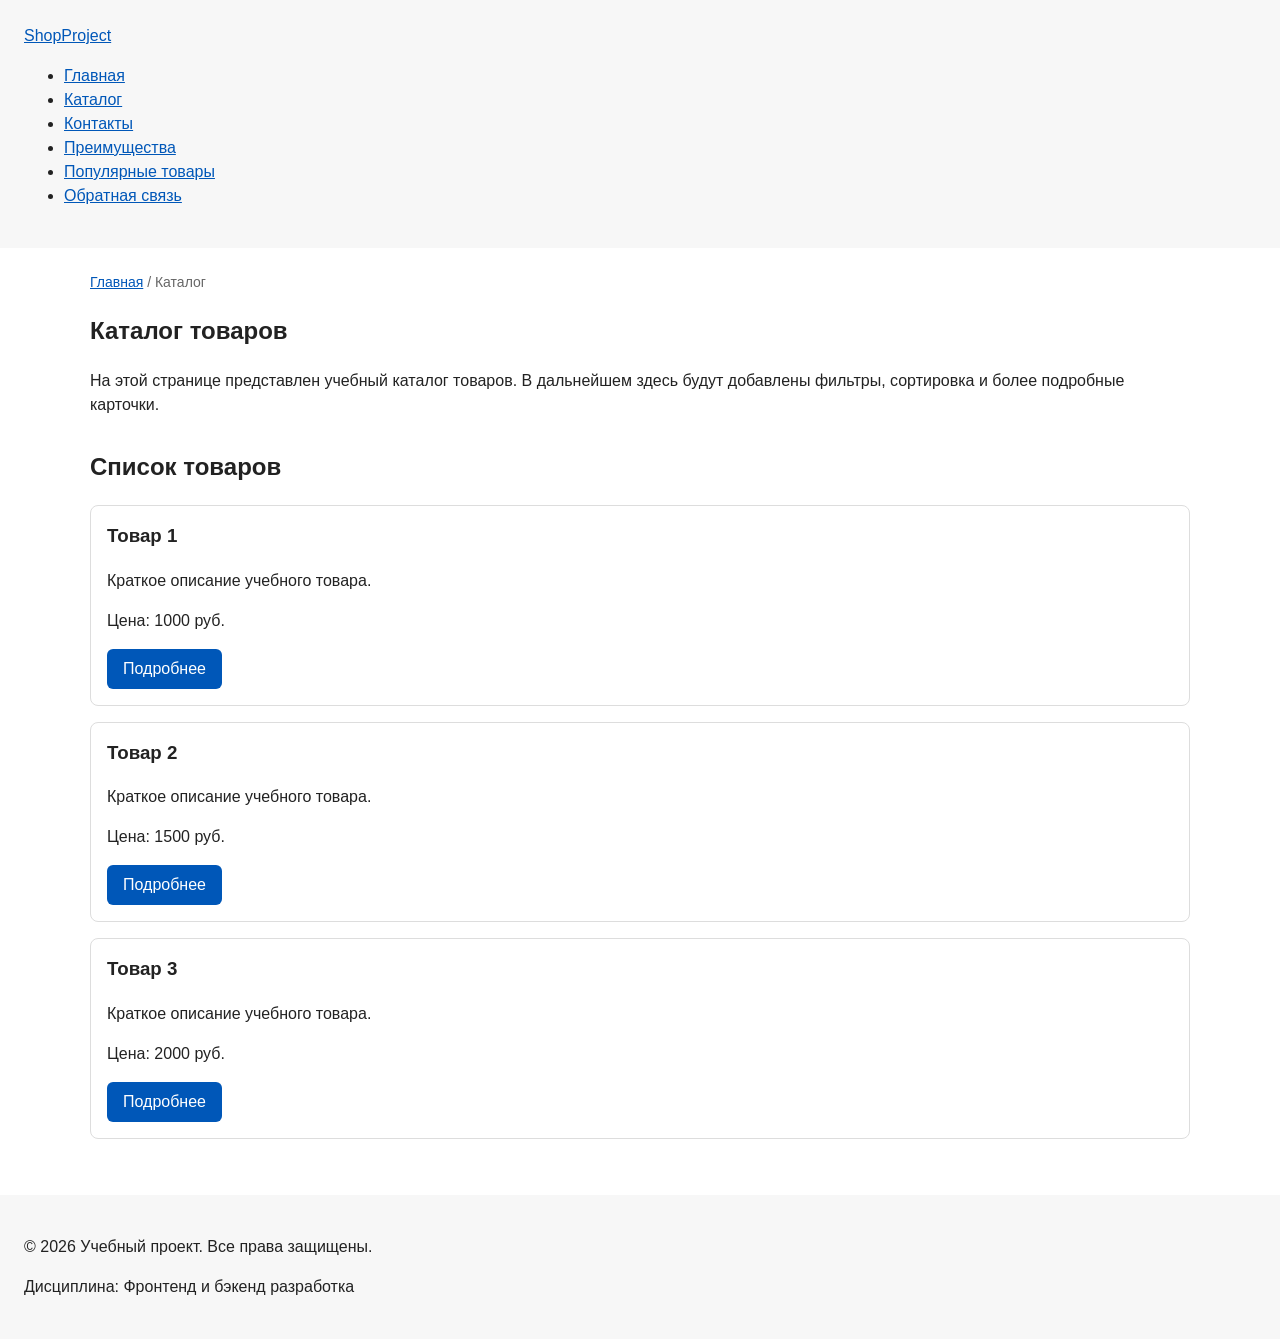
==== catalog.html @ e82e69ab "feat: add multi-page structure navigation and anchors" ====
<!DOCTYPE html>
<html lang="ru">
<head>
  <meta charset="UTF-8">
  <meta name="viewport" content="width=device-width, initial-scale=1.0">
  <meta name="description" content="Каталог товаров учебного интернет-магазина.">
  <meta property="og:type" content="website">
    <meta property="og:type" content="website">
    <meta property="og:title" content="Учебный интернет-магазин">
    <meta property="og:description" content="Учебный frontend-проект интернет-магазина.">
    <meta property="og:image" content="https://Zakhar-Bulidn.github.io/kr1-html-css-shop/images/preview.jpg">


  <title>Каталог товаров — Учебный интернет-магазин</title>
  <link rel="stylesheet" href="css/style.css">
</head>
<body>
  <header>
    <div class="site-header">
      <a class="site-logo" href="index.html">ShopProject</a>

      <nav class="site-nav" aria-label="Основная навигация">
        <ul class="site-nav__list">
          <li><a href="index.html">Главная</a></li>
          <li><a href="catalog.html">Каталог</a></li>
          <li><a href="contacts.html">Контакты</a></li>
          <li><a href="index.html#advantages">Преимущества</a></li>
          <li><a href="index.html#popular">Популярные товары</a></li>
          <li><a href="index.html#contacts">Обратная связь</a></li>
        </ul>
      </nav>
    </div>
  </header>

  <main>
    <nav class="breadcrumbs" aria-label="Хлебные крошки">
      <a href="index.html">Главная</a>
      <span>Каталог</span>
    </nav>

    <section class="section">
      <h1>Каталог товаров</h1>
      <p>
        На этой странице представлен учебный каталог товаров.
        В дальнейшем здесь будут добавлены фильтры, сортировка и более
        подробные карточки.
      </p>
    </section>

    <section class="section">
      <h2>Список товаров</h2>

      <article class="product-card">
        <h3>Товар 1</h3>
        <p>Краткое описание учебного товара.</p>
        <p>Цена: 1000 руб.</p>
        <a class="button" href="index.html#popular">Подробнее</a>
      </article>

      <article class="product-card">
        <h3>Товар 2</h3>
        <p>Краткое описание учебного товара.</p>
        <p>Цена: 1500 руб.</p>
        <a class="button" href="index.html#popular">Подробнее</a>
      </article>

      <article class="product-card">
        <h3>Товар 3</h3>
        <p>Краткое описание учебного товара.</p>
        <p>Цена: 2000 руб.</p>
        <a class="button" href="index.html#popular">Подробнее</a>
      </article>
    </section>
  </main>

  <footer>
    <p>&copy; 2026 Учебный проект. Все права защищены.</p>
    <p>Дисциплина: Фронтенд и бэкенд разработка</p>
  </footer>
</body>
</html>
---- css/style.css ----
/* ===============================
   1. Переменные проекта
   =============================== */
:root {
  /* Основные цвета проекта */
  --color-bg: #ffffff;
  --color-text: #222222;
  --color-muted: #666666;
  --color-primary: #0057b8;
  --color-primary-dark: #003f86;
  --color-border: #dddddd;
  --color-surface: #f7f7f7;
  --color-surface-accent: #eef5ff;
  --color-danger: #b00020;
  --color-success: #168a2f;
  --color-success-bg: #eefaf0;
  --color-white: #ffffff;

  /* Отступы */
  --space-xs: 4px;
  --space-sm: 8px;
  --space-md: 16px;
  --space-lg: 24px;
  --space-xl: 32px;

  /* Скругления */
  --radius-sm: 6px;
  --radius-md: 8px;
  --radius-lg: 12px;

  /* Размеры */
  --container-width: 1100px;
}


/* ===============================
   2. Базовые стили
   =============================== */

* {
  box-sizing: border-box;
}

body {
  margin: 0;
  font-family: Arial, sans-serif;
  line-height: 1.5;
  color: var(--color-text);
  background-color: var(--color-bg);
}

header,
main,
footer {
  padding: var(--space-lg);
}

header {
  background-color: var(--color-surface);
}

footer {
  background-color: var(--color-surface);
}

/* ===============================
   3. Общие элементы интерфейса
   =============================== */
a {
  color: var(--color-primary);
}

a:hover {
  color: var(--color-primary-dark);
}

a:focus-visible {
  outline: 2px solid var(--color-primary);
  outline-offset: 3px;
}

.button {
  display: inline-block;
  padding: var(--space-sm) var(--space-md);
  color: var(--color-white);
  background-color: var(--color-primary);
  text-decoration: none;
  border: none;
  border-radius: var(--radius-sm);
  cursor: pointer;
}

.button:hover {
  background-color: var(--color-primary-dark);
  color: var(--color-white);
}

.button:focus-visible {
  outline: 2px solid var(--color-primary);
  outline-offset: 3px;
}

.button:disabled {
  opacity: 0.6;
  cursor: not-allowed;
}


/* ===============================
   4. Компоненты страницы
   =============================== */

.hero {
  max-width: var(--container-width);
  margin: 0 auto var(--space-xl);
  padding: var(--space-xl) var(--space-lg);
  background-color: var(--color-surface-accent);
  border-radius: var(--radius-lg);
}

.section {
  max-width: var(--container-width);
  margin: 0 auto var(--space-xl);
}

.section h2 {
  margin-top: 0;
}

.product-card {
  margin-bottom: var(--space-md);
  padding: var(--space-md);
  border: 1px solid var(--color-border);
  border-radius: var(--radius-md);
  background-color: var(--color-bg);
}

.product-card:hover {
  border-color: var(--color-primary);
}

.product-card h3 {
  margin-top: 0;
}

.aside-info {
  max-width: var(--container-width);
  margin: 0 auto var(--space-xl);
  padding: var(--space-md);
  border-left: 4px solid var(--color-primary);
  background-color: var(--color-surface);
}

/* ===============================
   5. Форма и модальное окно
   =============================== */
.order-dialog {
  width: min(100% - 32px, 560px);
  padding: var(--space-lg);
  border: none;
  border-radius: var(--radius-lg);
}

.order-dialog::backdrop {
  background-color: rgba(0, 0, 0, 0.5);
}

.form-field {
  margin-bottom: var(--space-md);
}

.form-field label {
  display: block;
  margin-bottom: var(--space-xs);
}

.form-field input,
.form-field select,
.form-field textarea {
  width: 100%;
  padding: 10px 12px;
  border: 1px solid var(--color-border);
  border-radius: var(--radius-sm);
  font: inherit;
}

.form-field input[type="checkbox"] {
  width: auto;
}

.form-field small {
  display: block;
  margin-top: var(--space-xs);
  color: var(--color-muted);
}

.form-field input:hover,
.form-field select:hover,
.form-field textarea:hover {
  border-color: var(--color-primary);
}

.form-field input:focus-visible,
.form-field select:focus-visible,
.form-field textarea:focus-visible,
.form-actions button:focus-visible {
  outline: 2px solid var(--color-primary);
  outline-offset: 3px;
}

[aria-invalid="true"] {
  border-color: var(--color-danger);
}

.success-message {
  max-width: var(--container-width);
  margin: var(--space-lg) auto;
  padding: var(--space-md);
  border-left: 4px solid var(--color-success);
  background-color: var(--color-success-bg);
}

.breadcrumbs {
  max-width: var(--container-width);
  margin: 0 auto var(--space-md);
  font-size: 14px;
  color: var(--color-muted);
}

.breadcrumbs a {
  color: var(--color-primary);
}

.breadcrumbs span::before {
  content: " / ";
  color: var(--color-muted);
}

html {
  scroll-behavior: smooth;
}

:target {
  outline: 2px dashed var(--color-primary);
  outline-offset: 4px;
}
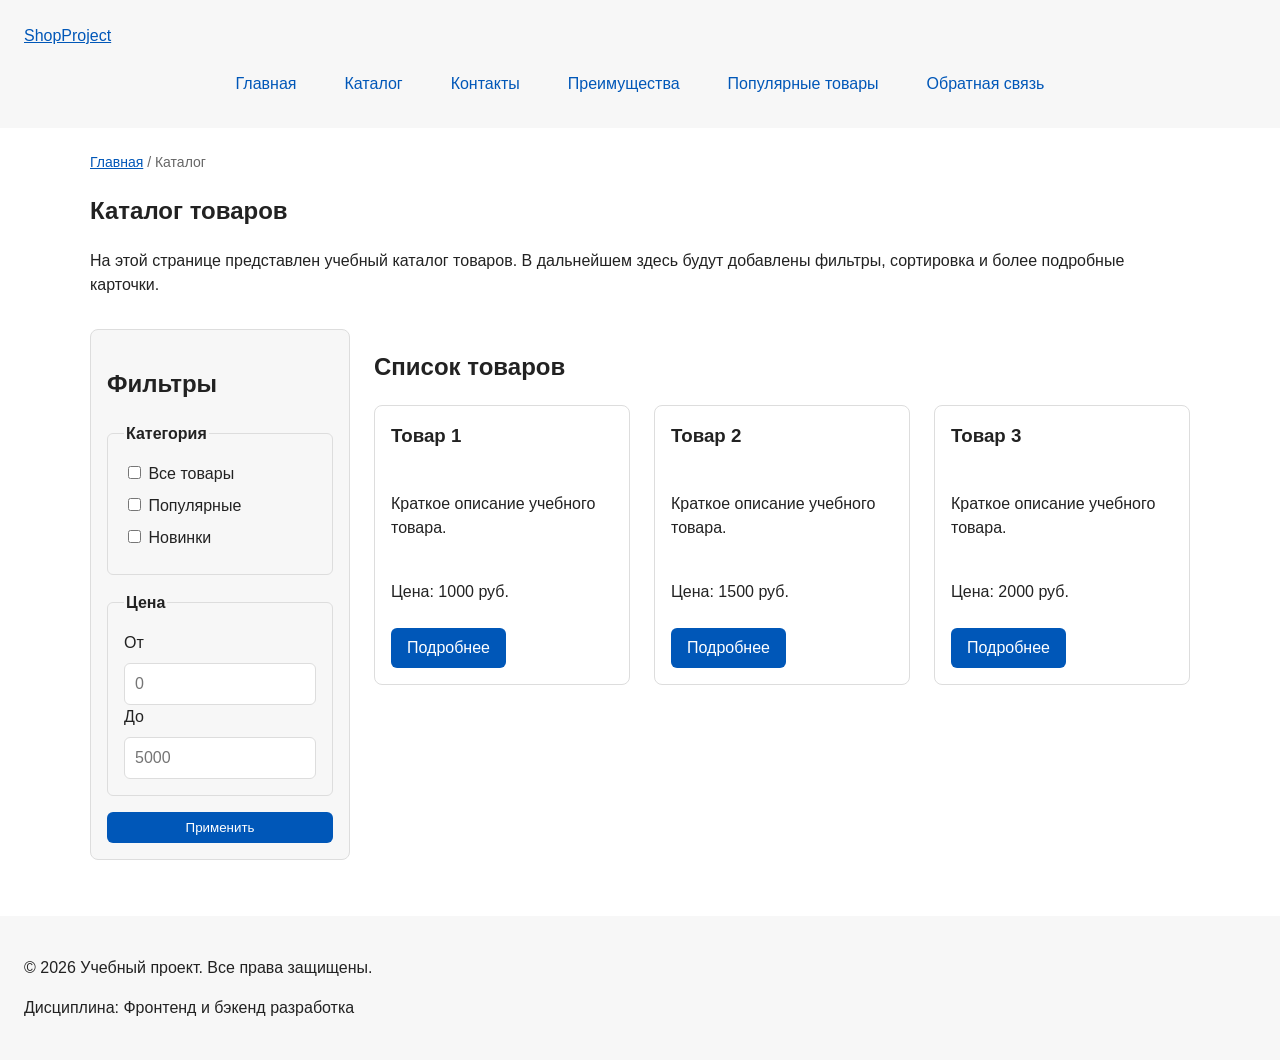
==== commit 22ae7514: "feat: add flex navigation and grid catalog layout" ====
--- a/catalog.html
+++ b/catalog.html
@@ -5,7 +5,6 @@
   <meta name="viewport" content="width=device-width, initial-scale=1.0">
   <meta name="description" content="Каталог товаров учебного интернет-магазина.">
   <meta property="og:type" content="website">
-    <meta property="og:type" content="website">
     <meta property="og:title" content="Учебный интернет-магазин">
     <meta property="og:description" content="Учебный frontend-проект интернет-магазина.">
     <meta property="og:image" content="https://Zakhar-Bulidn.github.io/kr1-html-css-shop/images/preview.jpg">
@@ -47,9 +46,49 @@
       </p>
     </section>
 
-    <section class="section">
-      <h2>Список товаров</h2>
+    <section class="catalog-layout">
+    <aside class="catalog-filters">
+    <h2>Фильтры</h2>
 
+    <form class="filters-form" action="#" method="get">
+      <fieldset>
+        <legend>Категория</legend>
+
+        <label>
+          <input type="checkbox" name="category" value="all">
+          Все товары
+        </label>
+
+        <label>
+          <input type="checkbox" name="category" value="popular">
+          Популярные
+        </label>
+
+        <label>
+          <input type="checkbox" name="category" value="new">
+          Новинки
+        </label>
+      </fieldset>
+
+      <fieldset>
+        <legend>Цена</legend>
+
+        <label for="price-from">От</label>
+        <input id="price-from" name="price-from" type="number" min="0" placeholder="0">
+
+        <label for="price-to">До</label>
+        <input id="price-to" name="price-to" type="number" min="0" placeholder="5000">
+      </fieldset>
+
+      <button class="button" type="submit">Применить</button>
+    </form>
+  </aside>
+
+  <section class="catalog-products">
+    <h2>Список товаров</h2>
+
+    <div class="products-grid">
+      <!-- Карточки товаров -->
       <article class="product-card">
         <h3>Товар 1</h3>
         <p>Краткое описание учебного товара.</p>
@@ -70,7 +109,12 @@
         <p>Цена: 2000 руб.</p>
         <a class="button" href="index.html#popular">Подробнее</a>
       </article>
-    </section>
+    </div>
+  </section>
+
+</section>
+
+
   </main>
 
   <footer>
--- a/css/style.css
+++ b/css/style.css
@@ -128,12 +128,21 @@
 }
 
 .product-card {
-  margin-bottom: var(--space-md);
+  display: flex;
+  flex-direction: column;
+  gap: var(--space-sm);
+  margin-bottom: 0;
   padding: var(--space-md);
   border: 1px solid var(--color-border);
   border-radius: var(--radius-md);
   background-color: var(--color-bg);
 }
+
+.product-card .button {
+  margin-top: auto;
+  align-self: flex-start;
+}
+
 
 .product-card:hover {
   border-color: var(--color-primary);
@@ -244,3 +253,84 @@
   outline: 2px dashed var(--color-primary);
   outline-offset: 4px;
 }
+
+
+.site-nav__list {
+  display: flex;
+  flex-wrap: wrap;
+  justify-content: center;
+  align-items: center;
+  gap: var(--space-md);
+  padding: 0;
+  margin: var(--space-md) 0 0;
+  list-style: none;
+}
+
+.site-nav__list a {
+  display: inline-block;
+  padding: var(--space-sm) var(--space-md);
+  color: var(--color-primary);
+  text-decoration: none;
+  border-radius: var(--radius-sm);
+}
+
+.site-nav__list a:hover {
+  color: var(--color-white);
+  background-color: var(--color-primary);
+}
+
+.products-grid {
+  display: grid;
+  grid-template-columns: repeat(3, 1fr);
+  gap: var(--space-lg);
+}
+
+.catalog-layout {
+  max-width: var(--container-width);
+  margin: 0 auto var(--space-xl);
+  display: grid;
+  grid-template-columns: 260px 1fr;
+  grid-template-areas: "filters products";
+  gap: var(--space-lg);
+}
+
+.catalog-filters {
+  grid-area: filters;
+  padding: var(--space-md);
+  border: 1px solid var(--color-border);
+  border-radius: var(--radius-md);
+  background-color: var(--color-surface);
+}
+
+.catalog-products {
+  grid-area: products;
+}
+
+.filters-form {
+  display: grid;
+  gap: var(--space-md);
+}
+
+.filters-form fieldset {
+  margin: 0;
+  padding: var(--space-md);
+  border: 1px solid var(--color-border);
+  border-radius: var(--radius-sm);
+}
+
+.filters-form legend {
+  font-weight: 700;
+}
+
+.filters-form label {
+  display: block;
+  margin-bottom: var(--space-sm);
+}
+
+.filters-form input[type="number"] {
+  width: 100%;
+  padding: 8px 10px;
+  border: 1px solid var(--color-border);
+  border-radius: var(--radius-sm);
+  font: inherit;
+}
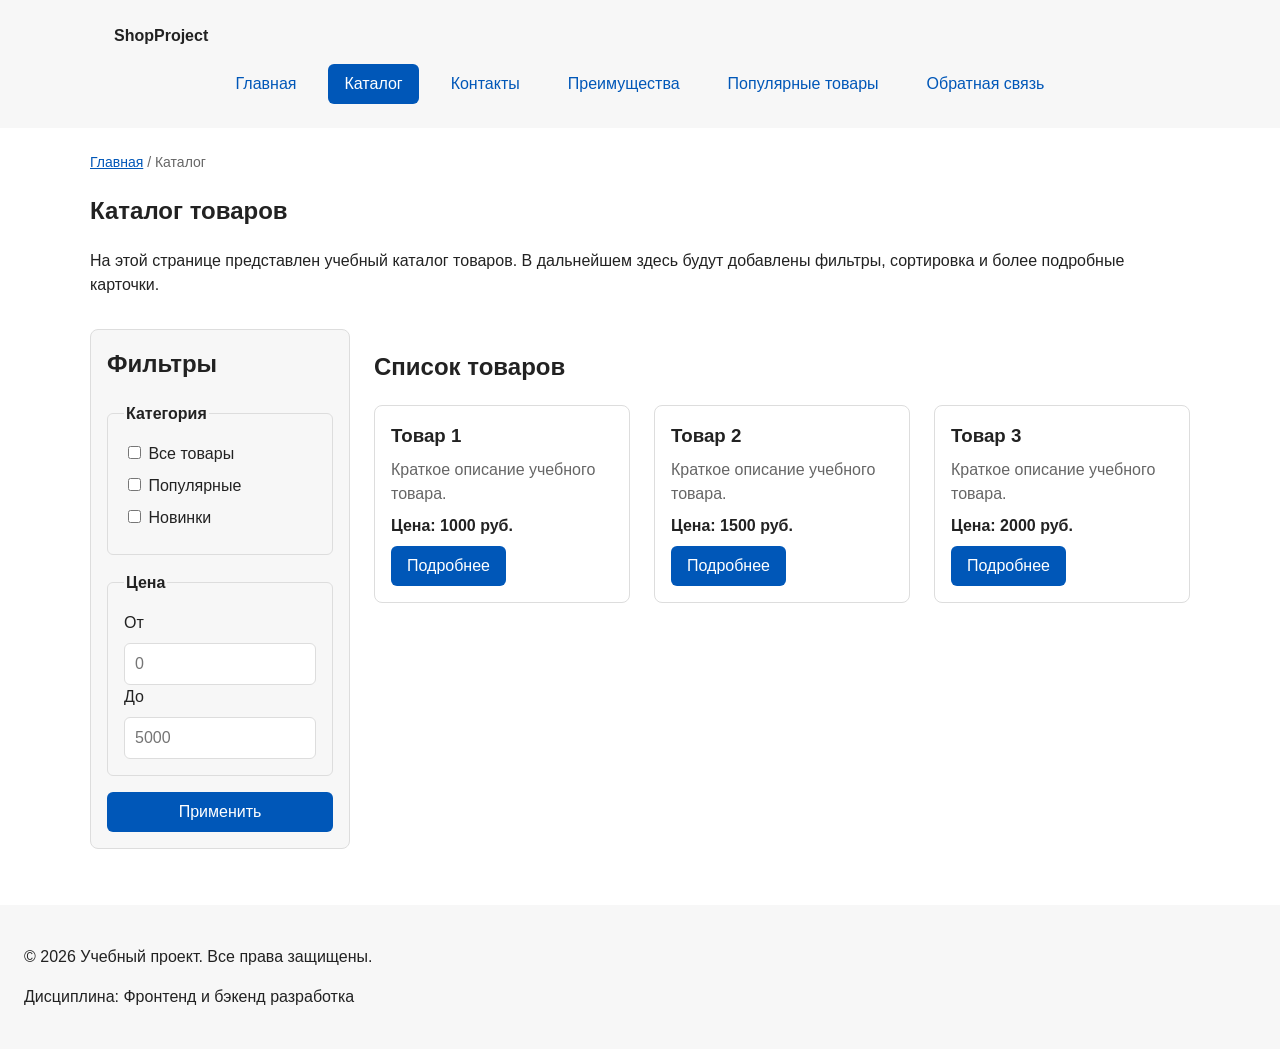
==== commit aeebb408: "refactor: apply BEM naming to CSS classes" ====
--- a/catalog.html
+++ b/catalog.html
@@ -14,18 +14,30 @@
   <link rel="stylesheet" href="css/style.css">
 </head>
 <body>
-  <header>
-    <div class="site-header">
-      <a class="site-logo" href="index.html">ShopProject</a>
+  <header class="site-header">
+    <div class="site-header__inner">
+      <a class="site-header__logo" href="index.html">ShopProject</a>
 
       <nav class="site-nav" aria-label="Основная навигация">
         <ul class="site-nav__list">
-          <li><a href="index.html">Главная</a></li>
-          <li><a href="catalog.html">Каталог</a></li>
-          <li><a href="contacts.html">Контакты</a></li>
-          <li><a href="index.html#advantages">Преимущества</a></li>
-          <li><a href="index.html#popular">Популярные товары</a></li>
-          <li><a href="index.html#contacts">Обратная связь</a></li>
+          <li class="site-nav__item">
+            <a class="site-nav__link" href="index.html">Главная</a>
+          </li>
+          <li class="site-nav__item">
+            <a class="site-nav__link site-nav__link--active" href="catalog.html">Каталог</a>
+          </li>
+          <li class="site-nav__item">
+            <a class="site-nav__link" href="contacts.html">Контакты</a>
+          </li>
+          <li class="site-nav__item">
+            <a class="site-nav__link" href="index.html#advantages">Преимущества</a>
+          </li>
+          <li class="site-nav__item">
+            <a class="site-nav__link" href="index.html#popular">Популярные товары</a>
+          </li>
+          <li class="site-nav__item">
+            <a class="site-nav__link" href="index.html#contacts">Обратная связь</a>
+          </li>
         </ul>
       </nav>
     </div>
@@ -33,8 +45,8 @@
 
   <main>
     <nav class="breadcrumbs" aria-label="Хлебные крошки">
-      <a href="index.html">Главная</a>
-      <span>Каталог</span>
+      <a class="breadcrumbs__link" href="index.html">Главная</a>
+      <span class="breadcrumbs__current">Каталог</span>
     </nav>
 
     <section class="section">
@@ -47,77 +59,120 @@
     </section>
 
     <section class="catalog-layout">
-    <aside class="catalog-filters">
-    <h2>Фильтры</h2>
+      <aside class="catalog-filters">
+        <h2 class="catalog-filters__title">Фильтры</h2>
 
-    <form class="filters-form" action="#" method="get">
-      <fieldset>
-        <legend>Категория</legend>
+        <form class="catalog-filters__form" action="#" method="get">
+          <fieldset class="catalog-filters__group">
+            <legend class="catalog-filters__legend">Категория</legend>
 
-        <label>
-          <input type="checkbox" name="category" value="all">
-          Все товары
-        </label>
+            <label class="catalog-filters__label">
+              <input
+                class="catalog-filters__checkbox"
+                type="checkbox"
+                name="category"
+                value="all"
+              >
+              Все товары
+            </label>
 
-        <label>
-          <input type="checkbox" name="category" value="popular">
-          Популярные
-        </label>
+            <label class="catalog-filters__label">
+              <input
+                class="catalog-filters__checkbox"
+                type="checkbox"
+                name="category"
+                value="popular"
+              >
+              Популярные
+            </label>
 
-        <label>
-          <input type="checkbox" name="category" value="new">
-          Новинки
-        </label>
-      </fieldset>
+            <label class="catalog-filters__label">
+              <input
+                class="catalog-filters__checkbox"
+                type="checkbox"
+                name="category"
+                value="new"
+              >
+              Новинки
+            </label>
+          </fieldset>
 
-      <fieldset>
-        <legend>Цена</legend>
+          <fieldset class="catalog-filters__group">
+            <legend class="catalog-filters__legend">Цена</legend>
 
-        <label for="price-from">От</label>
-        <input id="price-from" name="price-from" type="number" min="0" placeholder="0">
+            <label class="catalog-filters__label" for="price-from">От</label>
+            <input
+              class="catalog-filters__input"
+              id="price-from"
+              name="price-from"
+              type="number"
+              min="0"
+              placeholder="0"
+            >
 
-        <label for="price-to">До</label>
-        <input id="price-to" name="price-to" type="number" min="0" placeholder="5000">
-      </fieldset>
+            <label class="catalog-filters__label" for="price-to">До</label>
+            <input
+              class="catalog-filters__input"
+              id="price-to"
+              name="price-to"
+              type="number"
+              min="0"
+              placeholder="5000"
+            >
+          </fieldset>
 
-      <button class="button" type="submit">Применить</button>
-    </form>
-  </aside>
+          <button class="button button--primary" type="submit">Применить</button>
+        </form>
+      </aside>
 
-  <section class="catalog-products">
-    <h2>Список товаров</h2>
+      <section class="catalog-layout__products">
+        <h2>Список товаров</h2>
 
-    <div class="products-grid">
-      <!-- Карточки товаров -->
-      <article class="product-card">
-        <h3>Товар 1</h3>
-        <p>Краткое описание учебного товара.</p>
-        <p>Цена: 1000 руб.</p>
-        <a class="button" href="index.html#popular">Подробнее</a>
-      </article>
+        <div class="products-grid">
+          <!-- Карточки товаров -->
+          <article class="product-card">
+            <h3 class="product-card__title">Товар 1</h3>
+            <p class="product-card__description">Краткое описание учебного товара.</p>
+            <p class="product-card__price">Цена: 1000 руб.</p>
+            <a
+              class="button button--primary product-card__button"
+              href="index.html#popular"
+            >
+              Подробнее
+            </a>
+          </article>
 
-      <article class="product-card">
-        <h3>Товар 2</h3>
-        <p>Краткое описание учебного товара.</p>
-        <p>Цена: 1500 руб.</p>
-        <a class="button" href="index.html#popular">Подробнее</a>
-      </article>
+          <article class="product-card">
+            <h3 class="product-card__title">Товар 2</h3>
+            <p class="product-card__description">Краткое описание учебного товара.</p>
+            <p class="product-card__price">Цена: 1500 руб.</p>
+            <a
+              class="button button--primary product-card__button"
+              href="index.html#popular"
+            >
+              Подробнее
+            </a>
+          </article>
 
-      <article class="product-card">
-        <h3>Товар 3</h3>
-        <p>Краткое описание учебного товара.</p>
-        <p>Цена: 2000 руб.</p>
-        <a class="button" href="index.html#popular">Подробнее</a>
-      </article>
-    </div>
-  </section>
-
-</section>
+          <article class="product-card">
+            <h3 class="product-card__title">Товар 3</h3>
+            <p class="product-card__description">Краткое описание учебного товара.</p>
+            <p class="product-card__price">Цена: 2000 руб.</p>
+            <a
+              class="button button--primary product-card__button"
+              href="index.html#popular"
+            >
+              Подробнее
+            </a>
+          </article>
+        </div>
+      </section>
+    </section>
 
 
   </main>
 
-  <footer>
+  <footer class="site-footer">
     <p>&copy; 2026 Учебный проект. Все права защищены.</p>
     <p>Дисциплина: Фронтенд и бэкенд разработка</p>
   </footer>
--- a/css/style.css
+++ b/css/style.css
@@ -49,23 +49,36 @@
   background-color: var(--color-bg);
 }
 
-header,
-main,
-footer {
+main {
   padding: var(--space-lg);
 }
 
-header {
+.site-header {
   background-color: var(--color-surface);
 }
 
-footer {
+.site-header__inner {
+  max-width: var(--container-width);
+  margin: 0 auto;
+  padding: var(--space-lg);
+}
+
+.site-header__logo {
+  font-weight: 700;
+  color: var(--color-text);
+  text-decoration: none;
+}
+
+.site-footer {
+  padding: var(--space-lg);
   background-color: var(--color-surface);
 }
 
+
 /* ===============================
    3. Общие элементы интерфейса
    =============================== */
+
 a {
   color: var(--color-primary);
 }
@@ -82,17 +95,32 @@
 .button {
   display: inline-block;
   padding: var(--space-sm) var(--space-md);
-  color: var(--color-white);
-  background-color: var(--color-primary);
+  font: inherit;
   text-decoration: none;
   border: none;
   border-radius: var(--radius-sm);
   cursor: pointer;
 }
 
-.button:hover {
+.button--primary {
+  color: var(--color-white);
+  background-color: var(--color-primary);
+}
+
+.button--primary:hover {
+  color: var(--color-white);
   background-color: var(--color-primary-dark);
+}
+
+.button--secondary {
+  color: var(--color-primary);
+  background-color: transparent;
+  border: 1px solid var(--color-primary);
+}
+
+.button--secondary:hover {
   color: var(--color-white);
+  background-color: var(--color-primary);
 }
 
 .button:focus-visible {
@@ -100,7 +128,8 @@
   outline-offset: 3px;
 }
 
-.button:disabled {
+.button:disabled,
+.button--disabled {
   opacity: 0.6;
   cursor: not-allowed;
 }
@@ -138,18 +167,32 @@
   background-color: var(--color-bg);
 }
 
-.product-card .button {
+.product-card:hover {
+  border-color: var(--color-primary);
+}
+
+.product-card--featured {
+  border-color: var(--color-primary);
+}
+
+.product-card__title {
+  margin: 0;
+  color: var(--color-text);
+}
+
+.product-card__description {
+  margin: 0;
+  color: var(--color-muted);
+}
+
+.product-card__price {
+  margin: 0;
+  font-weight: 700;
+}
+
+.product-card__button {
   margin-top: auto;
   align-self: flex-start;
-}
-
-
-.product-card:hover {
-  border-color: var(--color-primary);
-}
-
-.product-card h3 {
-  margin-top: 0;
 }
 
 .aside-info {
@@ -160,9 +203,11 @@
   background-color: var(--color-surface);
 }
 
+
 /* ===============================
    5. Форма и модальное окно
    =============================== */
+
 .order-dialog {
   width: min(100% - 32px, 560px);
   padding: var(--space-lg);
@@ -174,18 +219,22 @@
   background-color: rgba(0, 0, 0, 0.5);
 }
 
-.form-field {
+.order-dialog__title {
+  margin-top: 0;
+}
+
+.order-form__field {
   margin-bottom: var(--space-md);
 }
 
-.form-field label {
+.order-form__label {
   display: block;
   margin-bottom: var(--space-xs);
 }
 
-.form-field input,
-.form-field select,
-.form-field textarea {
+.order-form__input,
+.order-form__select,
+.order-form__textarea {
   width: 100%;
   padding: 10px 12px;
   border: 1px solid var(--color-border);
@@ -193,28 +242,33 @@
   font: inherit;
 }
 
-.form-field input[type="checkbox"] {
+.order-form__checkbox {
   width: auto;
 }
 
-.form-field small {
+.order-form__hint {
   display: block;
   margin-top: var(--space-xs);
   color: var(--color-muted);
 }
 
-.form-field input:hover,
-.form-field select:hover,
-.form-field textarea:hover {
+.order-form__input:hover,
+.order-form__select:hover,
+.order-form__textarea:hover {
   border-color: var(--color-primary);
 }
 
-.form-field input:focus-visible,
-.form-field select:focus-visible,
-.form-field textarea:focus-visible,
-.form-actions button:focus-visible {
+.order-form__input:focus-visible,
+.order-form__select:focus-visible,
+.order-form__textarea:focus-visible {
   outline: 2px solid var(--color-primary);
   outline-offset: 3px;
+}
+
+.order-form__actions {
+  display: flex;
+  gap: var(--space-md);
+  margin-top: var(--space-lg);
 }
 
 [aria-invalid="true"] {
@@ -229,6 +283,11 @@
   background-color: var(--color-success-bg);
 }
 
+
+/* ===============================
+   6. Хлебные крошки и навигация
+   =============================== */
+
 .breadcrumbs {
   max-width: var(--container-width);
   margin: 0 auto var(--space-md);
@@ -236,24 +295,14 @@
   color: var(--color-muted);
 }
 
-.breadcrumbs a {
+.breadcrumbs__link {
   color: var(--color-primary);
 }
 
-.breadcrumbs span::before {
+.breadcrumbs__current::before {
   content: " / ";
   color: var(--color-muted);
 }
-
-html {
-  scroll-behavior: smooth;
-}
-
-:target {
-  outline: 2px dashed var(--color-primary);
-  outline-offset: 4px;
-}
-
 
 .site-nav__list {
   display: flex;
@@ -266,7 +315,7 @@
   list-style: none;
 }
 
-.site-nav__list a {
+.site-nav__link {
   display: inline-block;
   padding: var(--space-sm) var(--space-md);
   color: var(--color-primary);
@@ -274,10 +323,25 @@
   border-radius: var(--radius-sm);
 }
 
-.site-nav__list a:hover {
+.site-nav__link:hover {
   color: var(--color-white);
   background-color: var(--color-primary);
 }
+
+.site-nav__link:focus-visible {
+  outline: 2px solid var(--color-primary);
+  outline-offset: 3px;
+}
+
+.site-nav__link--active {
+  color: var(--color-white);
+  background-color: var(--color-primary);
+}
+
+
+/* ===============================
+   7. Сетки и каталог
+   =============================== */
 
 .products-grid {
   display: grid;
@@ -302,35 +366,53 @@
   background-color: var(--color-surface);
 }
 
-.catalog-products {
-  grid-area: products;
-}
-
-.filters-form {
+.catalog-filters__title {
+  margin-top: 0;
+}
+
+.catalog-filters__form {
   display: grid;
   gap: var(--space-md);
 }
 
-.filters-form fieldset {
+.catalog-filters__group {
   margin: 0;
   padding: var(--space-md);
   border: 1px solid var(--color-border);
   border-radius: var(--radius-sm);
 }
 
-.filters-form legend {
+.catalog-filters__legend {
   font-weight: 700;
 }
 
-.filters-form label {
+.catalog-filters__label {
   display: block;
   margin-bottom: var(--space-sm);
 }
 
-.filters-form input[type="number"] {
+.catalog-filters__input {
   width: 100%;
   padding: 8px 10px;
   border: 1px solid var(--color-border);
   border-radius: var(--radius-sm);
   font: inherit;
 }
+
+.catalog-layout__products {
+  grid-area: products;
+}
+
+
+/* ===============================
+   8. Дополнительные состояния
+   =============================== */
+
+html {
+  scroll-behavior: smooth;
+}
+
+:target {
+  outline: 2px dashed var(--color-primary);
+  outline-offset: 4px;
+}
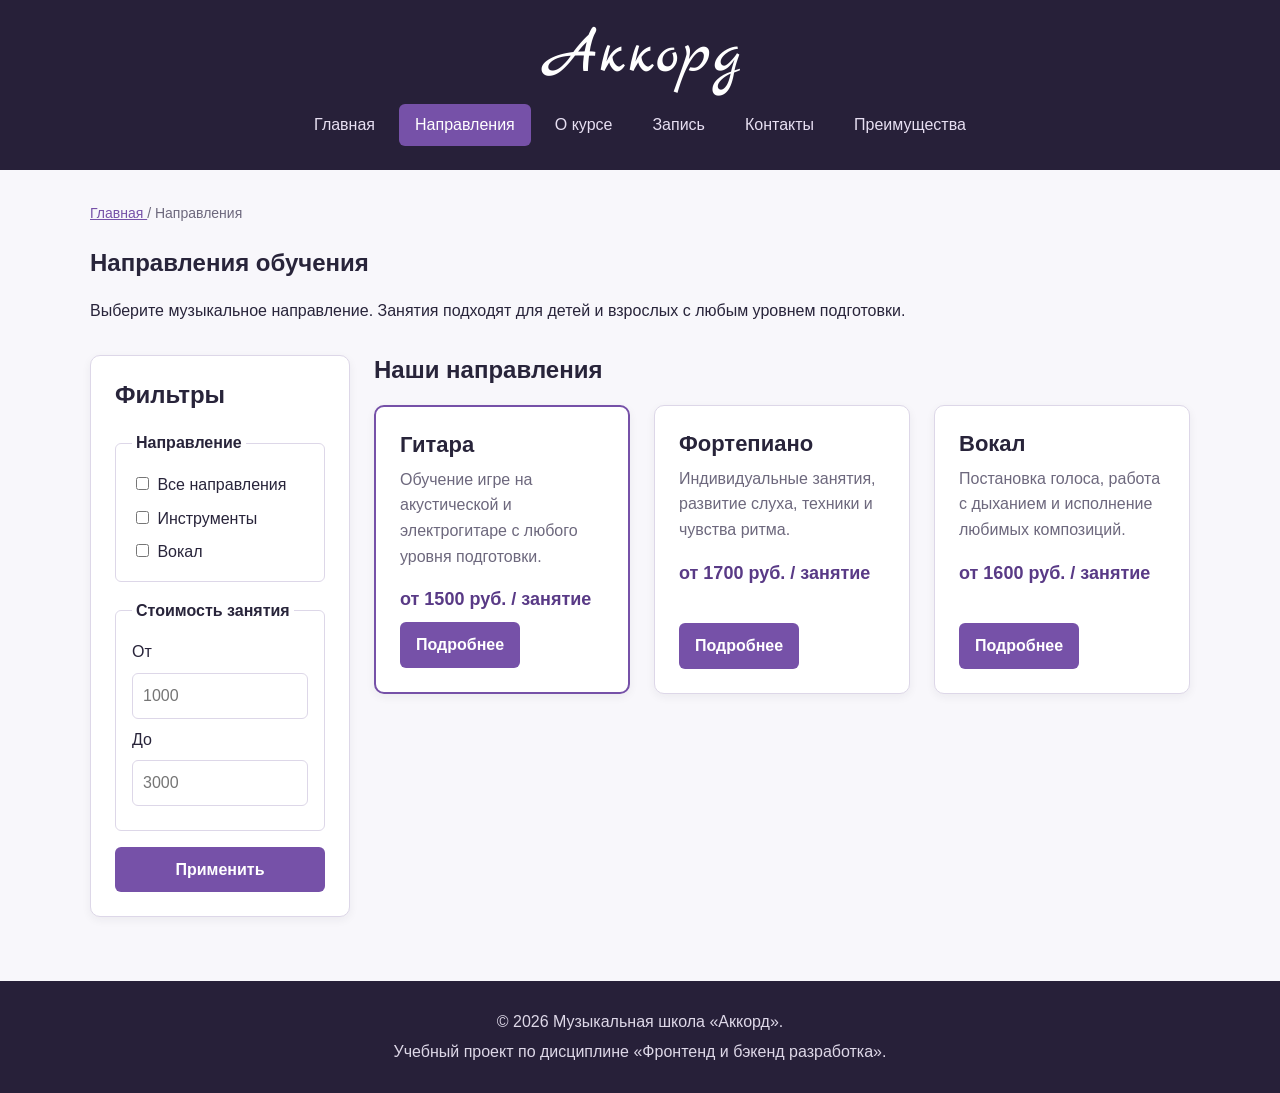
==== commit 603ed01f: "fix: prepare HTML CSS project for submission" ====
--- a/catalog.html
+++ b/catalog.html
@@ -3,40 +3,73 @@
 <head>
   <meta charset="UTF-8">
   <meta name="viewport" content="width=device-width, initial-scale=1.0">
-  <meta name="description" content="Каталог товаров учебного интернет-магазина.">
+  <meta
+    name="description"
+    content="Направления обучения музыкальной школы Аккорд."
+  >
+
   <meta property="og:type" content="website">
-    <meta property="og:title" content="Учебный интернет-магазин">
-    <meta property="og:description" content="Учебный frontend-проект интернет-магазина.">
-    <meta property="og:image" content="https://Zakhar-Bulidn.github.io/kr1-html-css-shop/images/preview.jpg">
-
-
-  <title>Каталог товаров — Учебный интернет-магазин</title>
+  <meta property="og:title" content="Направления обучения — Музыкальная школа Аккорд">
+  <meta
+    property="og:description"
+    content="Гитара, фортепиано и вокал для детей и взрослых."
+  >
+  
+  <title>Направления обучения — Музыкальная школа Аккорд</title>
+
+  <link rel="preconnect" href="https://fonts.googleapis.com">
+  <link rel="preconnect" href="https://fonts.gstatic.com" crossorigin>
+  <link
+    href="https://fonts.googleapis.com/css2?family=Marck+Script&display=swap"
+    rel="stylesheet"
+  >
+
   <link rel="stylesheet" href="css/style.css">
 </head>
 <body>
   <header class="site-header">
     <div class="site-header__inner">
-      <a class="site-header__logo" href="index.html">ShopProject</a>
+      <a class="site-header__logo" href="index.html">Аккорд</a>
 
       <nav class="site-nav" aria-label="Основная навигация">
         <ul class="site-nav__list">
           <li class="site-nav__item">
-            <a class="site-nav__link" href="index.html">Главная</a>
-          </li>
-          <li class="site-nav__item">
-            <a class="site-nav__link site-nav__link--active" href="catalog.html">Каталог</a>
-          </li>
-          <li class="site-nav__item">
-            <a class="site-nav__link" href="contacts.html">Контакты</a>
-          </li>
-          <li class="site-nav__item">
-            <a class="site-nav__link" href="index.html#advantages">Преимущества</a>
-          </li>
-          <li class="site-nav__item">
-            <a class="site-nav__link" href="index.html#popular">Популярные товары</a>
-          </li>
-          <li class="site-nav__item">
-            <a class="site-nav__link" href="index.html#contacts">Обратная связь</a>
+            <a class="site-nav__link" href="index.html">
+              Главная
+            </a>
+          </li>
+
+          <li class="site-nav__item">
+            <a
+              class="site-nav__link site-nav__link--active"
+              href="catalog.html"
+            >
+              Направления
+            </a>
+          </li>
+
+          <li class="site-nav__item">
+            <a class="site-nav__link" href="product.html">
+              О курсе
+            </a>
+          </li>
+
+          <li class="site-nav__item">
+            <a class="site-nav__link" href="order.html">
+              Запись
+            </a>
+          </li>
+
+          <li class="site-nav__item">
+            <a class="site-nav__link" href="contacts.html">
+              Контакты
+            </a>
+          </li>
+
+          <li class="site-nav__item">
+            <a class="site-nav__link" href="index.html#advantages">
+              Преимущества
+            </a>
           </li>
         </ul>
       </nav>
@@ -45,16 +78,22 @@
 
   <main>
     <nav class="breadcrumbs" aria-label="Хлебные крошки">
-      <a class="breadcrumbs__link" href="index.html">Главная</a>
-      <span class="breadcrumbs__current">Каталог</span>
+      <a class="breadcrumbs__link" href="index.html">
+        Главная
+      </a>
+
+      <span class="breadcrumbs__current">
+        Направления
+      </span>
     </nav>
 
     <section class="section">
-      <h1>Каталог товаров</h1>
+      <h1>Направления обучения</h1>
+
       <p>
-        На этой странице представлен учебный каталог товаров.
-        В дальнейшем здесь будут добавлены фильтры, сортировка и более
-        подробные карточки.
+        Выберите музыкальное направление.
+        Занятия подходят для детей и взрослых
+        с любым уровнем подготовки.
       </p>
     </section>
 
@@ -64,7 +103,9 @@
 
         <form class="catalog-filters__form" action="#" method="get">
           <fieldset class="catalog-filters__group">
-            <legend class="catalog-filters__legend">Категория</legend>
+            <legend class="catalog-filters__legend">
+              Направление
+            </legend>
 
             <label class="catalog-filters__label">
               <input
@@ -73,7 +114,7 @@
                 name="category"
                 value="all"
               >
-              Все товары
+              Все направления
             </label>
 
             <label class="catalog-filters__label">
@@ -81,9 +122,9 @@
                 class="catalog-filters__checkbox"
                 type="checkbox"
                 name="category"
-                value="popular"
+                value="instruments"
               >
-              Популярные
+              Инструменты
             </label>
 
             <label class="catalog-filters__label">
@@ -91,76 +132,115 @@
                 class="catalog-filters__checkbox"
                 type="checkbox"
                 name="category"
-                value="new"
+                value="vocal"
               >
-              Новинки
+              Вокал
             </label>
           </fieldset>
 
           <fieldset class="catalog-filters__group">
-            <legend class="catalog-filters__legend">Цена</legend>
-
-            <label class="catalog-filters__label" for="price-from">От</label>
+            <legend class="catalog-filters__legend">
+              Стоимость занятия
+            </legend>
+
+            <label class="catalog-filters__label" for="price-from">
+              От
+            </label>
+
             <input
               class="catalog-filters__input"
               id="price-from"
               name="price-from"
               type="number"
               min="0"
-              placeholder="0"
-            >
-
-            <label class="catalog-filters__label" for="price-to">До</label>
+              placeholder="1000"
+            >
+
+            <label class="catalog-filters__label" for="price-to">
+              До
+            </label>
+
             <input
               class="catalog-filters__input"
               id="price-to"
               name="price-to"
               type="number"
               min="0"
-              placeholder="5000"
+              placeholder="3000"
             >
           </fieldset>
 
-          <button class="button button--primary" type="submit">Применить</button>
+          <button class="button button--primary" type="submit">
+            Применить
+          </button>
         </form>
       </aside>
 
       <section class="catalog-layout__products">
-        <h2>Список товаров</h2>
+        <h2>Наши направления</h2>
 
         <div class="products-grid">
-          <!-- Карточки товаров -->
+          <article class="product-card product-card--featured">
+            <h3 class="product-card__title">
+              Гитара
+            </h3>
+
+            <p class="product-card__description">
+              Обучение игре на акустической и электрогитаре
+              с любого уровня подготовки.
+            </p>
+
+            <p class="product-card__price">
+              от 1500 руб. / занятие
+            </p>
+
+            <a
+              class="button button--primary product-card__button"
+              href="product.html#guitar"
+            >
+              Подробнее
+            </a>
+          </article>
+
           <article class="product-card">
-            <h3 class="product-card__title">Товар 1</h3>
-            <p class="product-card__description">Краткое описание учебного товара.</p>
-            <p class="product-card__price">Цена: 1000 руб.</p>
+            <h3 class="product-card__title">
+              Фортепиано
+            </h3>
+
+            <p class="product-card__description">
+              Индивидуальные занятия, развитие слуха,
+              техники и чувства ритма.
+            </p>
+
+            <p class="product-card__price">
+              от 1700 руб. / занятие
+            </p>
+
             <a
               class="button button--primary product-card__button"
-              href="index.html#popular"
+              href="product.html#piano"
             >
               Подробнее
             </a>
           </article>
 
           <article class="product-card">
-            <h3 class="product-card__title">Товар 2</h3>
-            <p class="product-card__description">Краткое описание учебного товара.</p>
-            <p class="product-card__price">Цена: 1500 руб.</p>
+            <h3 class="product-card__title">
+              Вокал
+            </h3>
+
+            <p class="product-card__description">
+              Постановка голоса, работа с дыханием
+              и исполнение любимых композиций.
+            </p>
+
+            <p class="product-card__price">
+              от 1600 руб. / занятие
+            </p>
+
             <a
               class="button button--primary product-card__button"
-              href="index.html#popular"
-            >
-              Подробнее
-            </a>
-          </article>
-
-          <article class="product-card">
-            <h3 class="product-card__title">Товар 3</h3>
-            <p class="product-card__description">Краткое описание учебного товара.</p>
-            <p class="product-card__price">Цена: 2000 руб.</p>
-            <a
-              class="button button--primary product-card__button"
-              href="index.html#popular"
+              href="product.html#vocal"
             >
               Подробнее
             </a>
@@ -168,13 +248,11 @@
         </div>
       </section>
     </section>
-
-
   </main>
 
   <footer class="site-footer">
-    <p>&copy; 2026 Учебный проект. Все права защищены.</p>
-    <p>Дисциплина: Фронтенд и бэкенд разработка</p>
+    <p>&copy; 2026 Музыкальная школа «Аккорд».</p>
+    <p>Учебный проект по дисциплине «Фронтенд и бэкенд разработка».</p>
   </footer>
 </body>
-</html>
+</html>
--- a/css/style.css
+++ b/css/style.css
@@ -1,16 +1,18 @@
 /* ===============================
    1. Переменные проекта
    =============================== */
+
 :root {
   /* Основные цвета проекта */
-  --color-bg: #ffffff;
-  --color-text: #222222;
-  --color-muted: #666666;
-  --color-primary: #0057b8;
-  --color-primary-dark: #003f86;
-  --color-border: #dddddd;
-  --color-surface: #f7f7f7;
-  --color-surface-accent: #eef5ff;
+  --color-bg: #f8f7fb;
+  --color-text: #28243a;
+  --color-muted: #6d687d;
+  --color-primary: #7651a8;
+  --color-primary-dark: #593a86;
+  --color-border: #ddd7e8;
+  --color-surface: #ffffff;
+  --color-surface-accent: #f0eafa;
+  --color-header: #272039;
   --color-danger: #b00020;
   --color-success: #168a2f;
   --color-success-bg: #eefaf0;
@@ -25,8 +27,8 @@
 
   /* Скругления */
   --radius-sm: 6px;
-  --radius-md: 8px;
-  --radius-lg: 12px;
+  --radius-md: 10px;
+  --radius-lg: 14px;
 
   /* Размеры */
   --container-width: 1100px;
@@ -39,44 +41,111 @@
 
 * {
   box-sizing: border-box;
+}
+
+html {
+  scroll-behavior: smooth;
 }
 
 body {
   margin: 0;
   font-family: Arial, sans-serif;
-  line-height: 1.5;
+  line-height: 1.6;
   color: var(--color-text);
   background-color: var(--color-bg);
 }
 
 main {
-  padding: var(--space-lg);
-}
+  padding: var(--space-xl) var(--space-lg);
+}
+
+h1,
+h2,
+h3 {
+  line-height: 1.25;
+}
+
+h1 {
+  margin-top: 0;
+}
+
+img {
+  max-width: 100%;
+}
+
+
+/* ===============================
+   3. Шапка и навигация
+   =============================== */
 
 .site-header {
-  background-color: var(--color-surface);
+  padding: var(--space-lg);
+  background-color: var(--color-header);
 }
 
 .site-header__inner {
   max-width: var(--container-width);
   margin: 0 auto;
-  padding: var(--space-lg);
 }
 
 .site-header__logo {
-  font-weight: 700;
-  color: var(--color-text);
+  display: block;
+  margin-bottom: var(--space-md);
+  font-family: "Marck Script", cursive;
+  font-size: 64px;
+  line-height: 1;
+  font-weight: 400;
+  color: var(--color-white);
+  text-align: center;
   text-decoration: none;
 }
 
-.site-footer {
-  padding: var(--space-lg);
-  background-color: var(--color-surface);
-}
-
-
-/* ===============================
-   3. Общие элементы интерфейса
+.site-header__logo:hover {
+  color: var(--color-white);
+  opacity: 0.95;
+}
+
+.site-nav__list {
+  display: flex;
+  flex-wrap: wrap;
+  justify-content: center;
+  align-items: center;
+  gap: var(--space-sm);
+  padding: 0;
+  margin: 0;
+  list-style: none;
+}
+
+.site-nav__item {
+  display: block;
+}
+
+.site-nav__link {
+  display: inline-block;
+  padding: var(--space-sm) var(--space-md);
+  color: #e7dff2;
+  text-decoration: none;
+  border-radius: var(--radius-sm);
+}
+
+.site-nav__link:hover {
+  color: var(--color-white);
+  background-color: var(--color-primary);
+}
+
+.site-nav__link:focus-visible {
+  outline: 2px solid var(--color-white);
+  outline-offset: 3px;
+}
+
+.site-nav__link--active {
+  color: var(--color-white);
+  background-color: var(--color-primary);
+}
+
+
+/* ===============================
+   4. Общие элементы интерфейса
    =============================== */
 
 a {
@@ -94,8 +163,10 @@
 
 .button {
   display: inline-block;
-  padding: var(--space-sm) var(--space-md);
+  padding: 10px var(--space-md);
   font: inherit;
+  font-weight: 600;
+  text-align: center;
   text-decoration: none;
   border: none;
   border-radius: var(--radius-sm);
@@ -114,7 +185,7 @@
 
 .button--secondary {
   color: var(--color-primary);
-  background-color: transparent;
+  background-color: var(--color-white);
   border: 1px solid var(--color-primary);
 }
 
@@ -136,15 +207,29 @@
 
 
 /* ===============================
-   4. Компоненты страницы
+   5. Основные блоки страницы
    =============================== */
 
 .hero {
   max-width: var(--container-width);
   margin: 0 auto var(--space-xl);
-  padding: var(--space-xl) var(--space-lg);
+  padding: 48px var(--space-xl);
   background-color: var(--color-surface-accent);
+  border: 1px solid var(--color-border);
   border-radius: var(--radius-lg);
+  box-shadow: 0 4px 14px rgba(40, 36, 58, 0.08);
+}
+
+.hero h1 {
+  margin-bottom: var(--space-md);
+  font-size: 36px;
+}
+
+.hero p {
+  max-width: 700px;
+  margin-bottom: var(--space-lg);
+  color: var(--color-muted);
+  font-size: 18px;
 }
 
 .section {
@@ -152,32 +237,67 @@
   margin: 0 auto var(--space-xl);
 }
 
+.section h1,
 .section h2 {
   margin-top: 0;
+}
+
+.advantages-list {
+  padding-left: var(--space-lg);
+}
+
+.advantages-list li {
+  margin-bottom: var(--space-sm);
+}
+
+.aside-info {
+  max-width: var(--container-width);
+  margin: 0 auto var(--space-xl);
+  padding: var(--space-lg);
+  border: 1px solid var(--color-border);
+  border-left: 5px solid var(--color-primary);
+  border-radius: var(--radius-md);
+  background-color: var(--color-surface);
+}
+
+.aside-info h2 {
+  margin-top: 0;
+}
+
+
+/* ===============================
+   6. Карточки направлений
+   =============================== */
+
+.products-grid {
+  display: grid;
+  grid-template-columns: repeat(3, 1fr);
+  gap: var(--space-lg);
 }
 
 .product-card {
   display: flex;
   flex-direction: column;
   gap: var(--space-sm);
-  margin-bottom: 0;
-  padding: var(--space-md);
+  padding: var(--space-lg);
   border: 1px solid var(--color-border);
   border-radius: var(--radius-md);
-  background-color: var(--color-bg);
+  background-color: var(--color-surface);
+  box-shadow: 0 3px 10px rgba(40, 36, 58, 0.06);
 }
 
 .product-card:hover {
   border-color: var(--color-primary);
+  box-shadow: 0 5px 14px rgba(40, 36, 58, 0.12);
 }
 
 .product-card--featured {
-  border-color: var(--color-primary);
+  border: 2px solid var(--color-primary);
 }
 
 .product-card__title {
   margin: 0;
-  color: var(--color-text);
+  font-size: 22px;
 }
 
 .product-card__description {
@@ -186,8 +306,10 @@
 }
 
 .product-card__price {
-  margin: 0;
+  margin: var(--space-sm) 0 0;
+  font-size: 18px;
   font-weight: 700;
+  color: var(--color-primary-dark);
 }
 
 .product-card__button {
@@ -195,32 +317,222 @@
   align-self: flex-start;
 }
 
-.aside-info {
+
+/* ===============================
+   7. Хлебные крошки
+   =============================== */
+
+.breadcrumbs {
+  max-width: var(--container-width);
+  margin: 0 auto var(--space-lg);
+  font-size: 14px;
+  color: var(--color-muted);
+}
+
+.breadcrumbs__link {
+  color: var(--color-primary);
+}
+
+.breadcrumbs__current::before {
+  content: " / ";
+  color: var(--color-muted);
+}
+
+
+/* ===============================
+   8. Каталог
+   =============================== */
+
+.catalog-layout {
   max-width: var(--container-width);
   margin: 0 auto var(--space-xl);
+  display: grid;
+  grid-template-columns: 260px 1fr;
+  grid-template-areas: "filters products";
+  gap: var(--space-lg);
+}
+
+.catalog-filters {
+  grid-area: filters;
+  align-self: start;
+  padding: var(--space-lg);
+  border: 1px solid var(--color-border);
+  border-radius: var(--radius-md);
+  background-color: var(--color-surface);
+  box-shadow: 0 3px 10px rgba(40, 36, 58, 0.06);
+}
+
+.catalog-filters__title {
+  margin-top: 0;
+}
+
+.catalog-filters__form {
+  display: grid;
+  gap: var(--space-md);
+}
+
+.catalog-filters__group {
+  margin: 0;
   padding: var(--space-md);
-  border-left: 4px solid var(--color-primary);
-  background-color: var(--color-surface);
-}
-
-
-/* ===============================
-   5. Форма и модальное окно
-   =============================== */
-
-.order-dialog {
-  width: min(100% - 32px, 560px);
-  padding: var(--space-lg);
-  border: none;
+  border: 1px solid var(--color-border);
+  border-radius: var(--radius-sm);
+}
+
+.catalog-filters__legend {
+  padding: 0 var(--space-xs);
+  font-weight: 700;
+}
+
+.catalog-filters__label {
+  display: block;
+  margin-bottom: var(--space-sm);
+}
+
+.catalog-filters__label:last-child {
+  margin-bottom: 0;
+}
+
+.catalog-filters__checkbox {
+  margin-right: var(--space-xs);
+}
+
+.catalog-filters__input {
+  width: 100%;
+  padding: 9px 10px;
+  margin-bottom: var(--space-sm);
+  border: 1px solid var(--color-border);
+  border-radius: var(--radius-sm);
+  font: inherit;
+  background-color: var(--color-white);
+}
+
+.catalog-filters__input:hover {
+  border-color: var(--color-primary);
+}
+
+.catalog-filters__input:focus-visible {
+  outline: 2px solid var(--color-primary);
+  outline-offset: 2px;
+}
+
+.catalog-layout__products {
+  grid-area: products;
+}
+
+.catalog-layout__products h2 {
+  margin-top: 0;
+}
+
+
+/* ===============================
+   9. Страница курса
+   =============================== */
+
+.product-details {
+  max-width: var(--container-width);
+  margin: 0 auto var(--space-xl);
+  padding: var(--space-lg);
+  display: grid;
+  grid-template-columns: 1fr 1fr;
+  gap: var(--space-xl);
+  border: 1px solid var(--color-border);
   border-radius: var(--radius-lg);
-}
-
-.order-dialog::backdrop {
-  background-color: rgba(0, 0, 0, 0.5);
-}
-
-.order-dialog__title {
-  margin-top: 0;
+  background-color: var(--color-surface);
+  box-shadow: 0 4px 14px rgba(40, 36, 58, 0.08);
+}
+
+.product-details__image-wrapper {
+  position: relative;
+}
+
+.product-details__image {
+  display: block;
+  width: 100%;
+  border-radius: var(--radius-md);
+}
+
+.product-details__badge {
+  position: absolute;
+  top: var(--space-md);
+  right: var(--space-md);
+  padding: 6px 10px;
+  color: var(--color-white);
+  font-size: 14px;
+  font-weight: 700;
+  background-color: var(--color-primary);
+  border-radius: var(--radius-sm);
+  z-index: 1;
+}
+
+.product-details__content {
+  align-self: center;
+}
+
+.product-details__title {
+  margin-top: 0;
+  margin-bottom: var(--space-md);
+}
+
+.product-details__description {
+  color: var(--color-muted);
+}
+
+.product-details__price {
+  margin: var(--space-lg) 0;
+  font-size: 22px;
+  font-weight: 700;
+  color: var(--color-primary-dark);
+}
+
+
+/* ===============================
+   10. Таблица характеристик
+   =============================== */
+
+.product-table {
+  width: 100%;
+  border-collapse: collapse;
+  background-color: var(--color-surface);
+}
+
+.product-table caption {
+  margin-bottom: var(--space-md);
+  font-weight: 700;
+  text-align: left;
+}
+
+.product-table th,
+.product-table td {
+  padding: var(--space-md);
+  border: 1px solid var(--color-border);
+  text-align: left;
+}
+
+.product-table th {
+  color: var(--color-white);
+  background-color: var(--color-primary);
+}
+
+.product-table tbody tr:nth-child(even) {
+  background-color: var(--color-surface-accent);
+}
+
+
+/* ===============================
+   11. Форма
+   =============================== */
+
+.order-section {
+  max-width: 700px;
+  margin: 0 auto var(--space-xl);
+}
+
+.order-form--page {
+  padding: var(--space-lg);
+  border: 1px solid var(--color-border);
+  border-radius: var(--radius-md);
+  background-color: var(--color-surface);
+  box-shadow: 0 4px 14px rgba(40, 36, 58, 0.08);
 }
 
 .order-form__field {
@@ -230,6 +542,7 @@
 .order-form__label {
   display: block;
   margin-bottom: var(--space-xs);
+  font-weight: 600;
 }
 
 .order-form__input,
@@ -237,13 +550,20 @@
 .order-form__textarea {
   width: 100%;
   padding: 10px 12px;
+  color: var(--color-text);
   border: 1px solid var(--color-border);
   border-radius: var(--radius-sm);
   font: inherit;
+  background-color: var(--color-white);
+}
+
+.order-form__textarea {
+  resize: vertical;
 }
 
 .order-form__checkbox {
   width: auto;
+  margin-right: var(--space-xs);
 }
 
 .order-form__hint {
@@ -262,7 +582,7 @@
 .order-form__select:focus-visible,
 .order-form__textarea:focus-visible {
   outline: 2px solid var(--color-primary);
-  outline-offset: 3px;
+  outline-offset: 2px;
 }
 
 .order-form__actions {
@@ -275,142 +595,96 @@
   border-color: var(--color-danger);
 }
 
+
+/* ===============================
+   12. Модальное окно
+   =============================== */
+
+.order-dialog {
+  width: min(100% - 32px, 560px);
+  padding: var(--space-lg);
+  color: var(--color-text);
+  border: none;
+  border-radius: var(--radius-lg);
+  background-color: var(--color-surface);
+  box-shadow: 0 8px 24px rgba(40, 36, 58, 0.2);
+}
+
+.order-dialog::backdrop {
+  background-color: rgba(25, 20, 38, 0.6);
+}
+
+.order-dialog__title {
+  margin-top: 0;
+  color: var(--color-primary-dark);
+}
+
 .success-message {
   max-width: var(--container-width);
   margin: var(--space-lg) auto;
   padding: var(--space-md);
-  border-left: 4px solid var(--color-success);
+  color: var(--color-success);
+  border: 1px solid #bcdcc4;
+  border-left: 5px solid var(--color-success);
+  border-radius: var(--radius-sm);
   background-color: var(--color-success-bg);
 }
 
 
 /* ===============================
-   6. Хлебные крошки и навигация
-   =============================== */
-
-.breadcrumbs {
-  max-width: var(--container-width);
-  margin: 0 auto var(--space-md);
-  font-size: 14px;
-  color: var(--color-muted);
-}
-
-.breadcrumbs__link {
+   13. Страница контактов
+   =============================== */
+
+.contacts-section {
+  max-width: var(--container-width);
+  margin: 0 auto var(--space-xl);
+  padding: var(--space-lg);
+  border: 1px solid var(--color-border);
+  border-radius: var(--radius-md);
+  background-color: var(--color-surface);
+  box-shadow: 0 3px 10px rgba(40, 36, 58, 0.06);
+}
+
+.contacts-section h2 {
+  margin-top: 0;
+}
+
+.contacts {
+  font-style: normal;
+}
+
+.contacts__item {
+  margin: 0 0 var(--space-md);
+}
+
+.contacts__item:last-child {
+  margin-bottom: 0;
+}
+
+.contacts__link {
   color: var(--color-primary);
 }
 
-.breadcrumbs__current::before {
-  content: " / ";
-  color: var(--color-muted);
-}
-
-.site-nav__list {
-  display: flex;
-  flex-wrap: wrap;
-  justify-content: center;
-  align-items: center;
-  gap: var(--space-md);
-  padding: 0;
-  margin: var(--space-md) 0 0;
-  list-style: none;
-}
-
-.site-nav__link {
-  display: inline-block;
-  padding: var(--space-sm) var(--space-md);
-  color: var(--color-primary);
-  text-decoration: none;
-  border-radius: var(--radius-sm);
-}
-
-.site-nav__link:hover {
-  color: var(--color-white);
-  background-color: var(--color-primary);
-}
-
-.site-nav__link:focus-visible {
-  outline: 2px solid var(--color-primary);
-  outline-offset: 3px;
-}
-
-.site-nav__link--active {
-  color: var(--color-white);
-  background-color: var(--color-primary);
-}
-
-
-/* ===============================
-   7. Сетки и каталог
-   =============================== */
-
-.products-grid {
-  display: grid;
-  grid-template-columns: repeat(3, 1fr);
-  gap: var(--space-lg);
-}
-
-.catalog-layout {
-  max-width: var(--container-width);
-  margin: 0 auto var(--space-xl);
-  display: grid;
-  grid-template-columns: 260px 1fr;
-  grid-template-areas: "filters products";
-  gap: var(--space-lg);
-}
-
-.catalog-filters {
-  grid-area: filters;
-  padding: var(--space-md);
-  border: 1px solid var(--color-border);
-  border-radius: var(--radius-md);
-  background-color: var(--color-surface);
-}
-
-.catalog-filters__title {
-  margin-top: 0;
-}
-
-.catalog-filters__form {
-  display: grid;
-  gap: var(--space-md);
-}
-
-.catalog-filters__group {
-  margin: 0;
-  padding: var(--space-md);
-  border: 1px solid var(--color-border);
-  border-radius: var(--radius-sm);
-}
-
-.catalog-filters__legend {
-  font-weight: 700;
-}
-
-.catalog-filters__label {
-  display: block;
-  margin-bottom: var(--space-sm);
-}
-
-.catalog-filters__input {
-  width: 100%;
-  padding: 8px 10px;
-  border: 1px solid var(--color-border);
-  border-radius: var(--radius-sm);
-  font: inherit;
-}
-
-.catalog-layout__products {
-  grid-area: products;
-}
-
-
-/* ===============================
-   8. Дополнительные состояния
-   =============================== */
-
-html {
-  scroll-behavior: smooth;
-}
+
+/* ===============================
+   14. Подвал
+   =============================== */
+
+.site-footer {
+  padding: var(--space-lg);
+  color: #ded8e8;
+  text-align: center;
+  background-color: var(--color-header);
+}
+
+.site-footer p {
+  margin: var(--space-xs) 0;
+}
+
+
+/* ===============================
+   15. Дополнительные состояния
+   =============================== */
 
 :target {
   outline: 2px dashed var(--color-primary);
